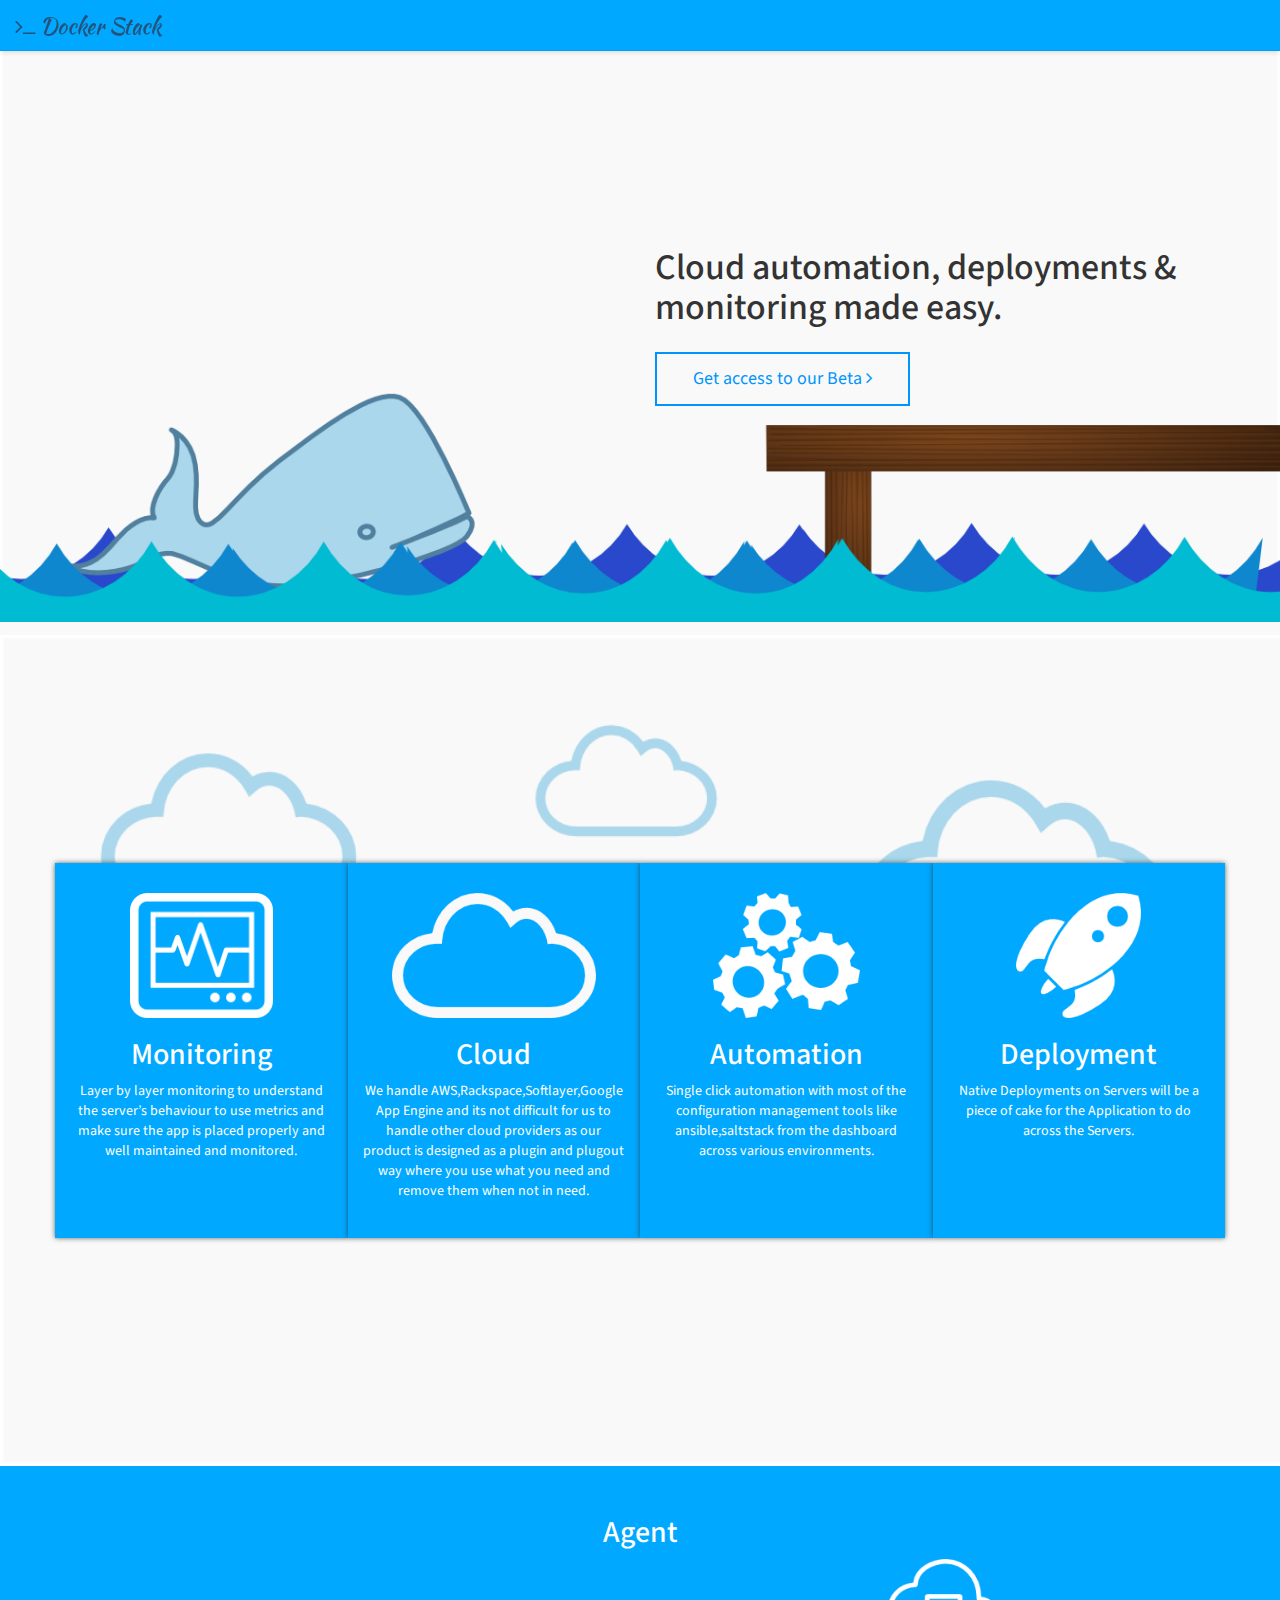
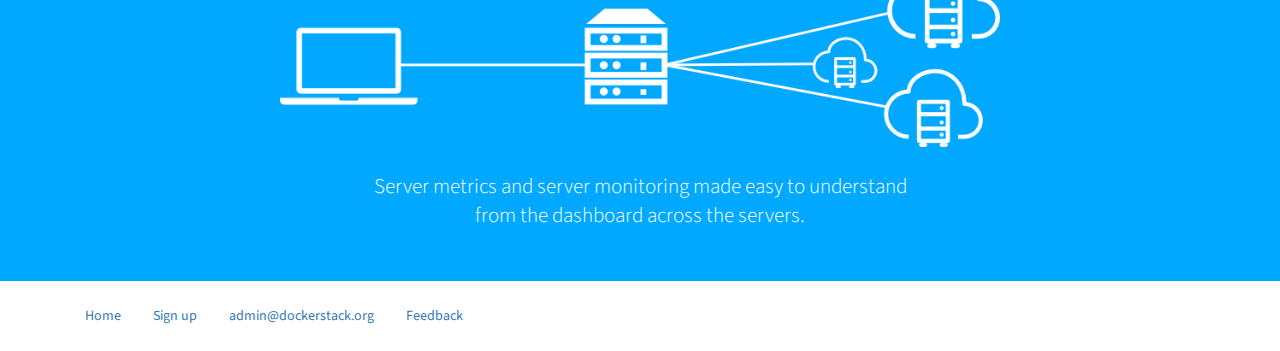
==== index.html @ c7ec4135 "New Webpage design" ====
<!DOCTYPE html>
<html lang="en">
  <head>
    <meta charset="utf-8">
    <meta http-equiv="X-UA-Compatible" content="IE=edge">
    <meta name="viewport" content="width=device-width, initial-scale=1">
    <!-- The above 3 meta tags *must* come first in the head; any other head content must come *after* these tags -->
    <title>Docket Stack | Deployments made easy</title>

    <!-- Bootstrap -->
    <link href="css/bootstrap.min.css" rel="stylesheet">
    <link href="css/animate.css" rel="stylesheet">
    <link href="bower_components/angular-carousel/dist/angular-carousel.css" rel="stylesheet" type="text/css" />


    <link href="css/ds.css" rel="stylesheet">

    <link href='http://fonts.googleapis.com/css?family=Source+Sans+Pro:300,400,600,700,900' rel='stylesheet' type='text/css'>
    <link href='http://fonts.googleapis.com/css?family=Kaushan+Script' rel='stylesheet' type='text/css'>
    <link href='bower_components/components-font-awesome/css/font-awesome.css' rel='stylesheet' type='text/css'>
    

    <!-- HTML5 shim and Respond.js for IE8 support of HTML5 elements and media queries -->
    <!-- WARNING: Respond.js doesn't work if you view the page via file:// -->
    <!--[if lt IE 9]>
      <script src="https://oss.maxcdn.com/html5shiv/3.7.2/html5shiv.min.js"></script>
      <script src="https://oss.maxcdn.com/respond/1.4.2/respond.min.js"></script>
    <![endif]-->
  </head>
  <body>

  <nav class="navbar navbar-ds navbar-fixed-top">
  <div class="container-fluid">
    <!-- Brand and toggle get grouped for better mobile display -->
    <div class="navbar-header">
      <button type="button" class="navbar-toggle collapsed" data-toggle="collapse" data-target="#bs-example-navbar-collapse-1">
        <span class="sr-only">Toggle navigation</span>
        <span class="icon-bar"></span>
        <span class="icon-bar"></span>
        <span class="icon-bar"></span>
      </button>
      <a class="navbar-brand" href="/"><i class="fa fa-terminal"></i> Docker Stack</a>
    </div>

    <!-- Collect the nav links, forms, and other content for toggling -->
    <div class="collapse navbar-collapse" id="bs-example-navbar-collapse-1">
      <ul class="nav navbar-nav">
        
        
        
      </ul>

      <!--
      <ul class="nav navbar-nav navbar-right">
        <li><a href="#">Link</a></li>
        <li class="dropdown">
          <a href="#" class="dropdown-toggle" data-toggle="dropdown" role="button" aria-expanded="false">Dropdown <span class="caret"></span></a>
          <ul class="dropdown-menu" role="menu">
            <li><a href="#">Action</a></li>
            <li><a href="#">Another action</a></li>
            <li><a href="#">Something else here</a></li>
            <li class="divider"></li>
            <li><a href="#">Separated link</a></li>
          </ul>
        </li>
      </ul>
      -->
    </div><!-- /.navbar-collapse -->
  </div><!-- /.container-fluid -->
</nav>


  <section class="mastHead back1">
    <div class="container">
      <div class="mast-content">
        <div class="row">
          <div class="col-md-6 col-md-offset-6">
            <h1 class="">Cloud automation, deployments & monitoring made easy.</h1>
            <a href="get.html" class="btn btn-ds m-t">
              Get access to our Beta <i class="fa fa-angle-right"></i>
            </a>
          </div>
          <div class="col-md-6">
            
          </div>
        </div>
        
      </div>
    </div>
    
  </section>

  <section class="mastHead features">
    <div class="container">
      <div class="mast-content">
        <div class="row white text-center">
          <div class="col-md-3 wrapper bg-blue card ">

            <div class="card-head">
              <div class="card-image">
                <img src="img/monitor.png">
              </div>
            </div>
            
            
            <h2 class="text-center">Monitoring</h2>

            <p>
              Layer by layer monitoring to understand the server’s behaviour to use metrics and make sure the app is placed properly and well maintained and monitored.
            </p>

          </div>
         
          <div class="col-md-3 wrapper bg-blue card">
            <div class="card-head">
              <div class="card-image">
                <img src="img/cloud.png">
              </div>
            </div>
            
            <h2 class="text-center">Cloud</h2>

            <p>
              We handle AWS,Rackspace,Softlayer,Google App Engine and its not difficult for us to handle other cloud providers as our product is designed as a plugin and plugout way where you use what you need and remove them when not in need.
            </p>
            
          </div>

          <div class="col-md-3 wrapper bg-blue card">

            <div class="card-head">
              <div class="card-image">
                <img src="img/gears.png">
              </div>
            </div>
            
            <h2 class="text-center">Automation</h2>

            <p>
              Single click automation with most of the configuration management tools like ansible,saltstack from the dashboard across various environments.
            </p>

          </div>

          <div class="col-md-3 wrapper bg-blue card">

            <div class="card-head">
              <div class="card-image">
                <img src="img/rocket.png">
              </div>
            </div>
            
            <h2 class="text-center">Deployment</h2>

            <p>
              Native Deployments on Servers will be a piece of cake for the Application to do across the Servers.
            </p>
            
          </div>


        </div>
          
      </div>
    </div>
    
  </section>

  <section class="  bg-blue wrapper-lg">
    <div class="container">
        
          <div class="row">
            <h2 class="white text-center">Agent</h2>
            <div class="connect-img">
              <img class="full-img" src="img/connect.png">  
            </div>
            
            <div class="col-md-6 col-md-offset-3">
              
              
              <p class="white lead m-t text-center">Server metrics and server monitoring made easy to understand from the dashboard across the servers.</p>  
            </div>
            <div class="clearfix"></div>
            <!--
            <div class="col-md-12">
              <h3 class="white">Featured addons</h3>
              <div class="col-sm-4">
                <img class="full-img" src="http://placehold.it/100x30">
              </div>
              <div class="col-sm-4">
                <img class="full-img" src="http://placehold.it/100x30">
              </div>
              <div class="col-sm-4">
                <img class="full-img" src="http://placehold.it/100x30">
              </div>

              <div class="clearfix"></div>
              <br/>
              <div class="col-sm-4">
                <img class="full-img" src="http://placehold.it/100x30">
              </div>
              <div class="col-sm-4">
                <img class="full-img" src="http://placehold.it/100x30">
              </div>
              <div class="col-sm-4">
                <img class="full-img" src="http://placehold.it/100x30">
              </div>
                
            </div>
            -->
            
          </div>


    </div>
    
  </section>
  

  <div class="footer">

    <div class="container">
      <ul class="nav nav-pills">
        <li> <a href="">Home</a></li>
        <li> <a href="get.html">Sign up</a></li>
        <li> <a href="mailto:admin@dockerstack.org">admin@dockerstack.org</a></li>
        <li>
          <a href="https://survey.zohopublic.com/zs/Ery2WZ">Feedback</a>
        </li>
      </ul>
    </div>
    
  </div>

    <!-- jQuery (necessary for Bootstrap's JavaScript plugins) -->
    <script src="bower_components/jquery/dist/jquery.min.js"></script>
    <!-- Include all compiled plugins (below), or include individual files as needed -->
    <script src="js/bootstrap.min.js"></script>

    <script src="bower_components/angular/angular.js"></script>
    <script src="bower_components/angular-touch/angular-touch.js"></script>
    <script src="bower_components/angular-carousel/dist/angular-carousel.js"></script>

  </body>
</html>
---- bower_components/angular-carousel/dist/angular-carousel.css ----
input[type=range] {
  width: 300px; }

ul[rn-carousel] {
  overflow: hidden;
  padding: 0;
  white-space: nowrap;
  position: relative;
  -webkit-perspective: 1000px;
  -ms-perspective: 1000px;
  perspective: 1000px;
  -ms-touch-action: pan-y;
  touch-action: pan-y; }
  ul[rn-carousel] > li {
    color: black;
    -webkit-backface-visibility: hidden;
    -ms-backface-visibility: hidden;
    backface-visibility: hidden;
    overflow: visible;
    vertical-align: top;
    position: absolute;
    left: 0;
    right: 0;
    white-space: normal;
    padding: 0;
    margin: 0;
    list-style-type: none;
    width: 100%;
    height: 100%;
    display: inline-block; }

/* prevent flickering when moving buffer */
ul[rn-carousel-buffered] > li {
  display: none; }

ul[rn-carousel-transition="hexagon"] {
  overflow: visible; }

/* indicators */
div.rn-carousel-indicator span {
  cursor: pointer;
  color: #666; }
  div.rn-carousel-indicator span.active {
    color: white; }

/* prev/next controls */
.rn-carousel-control {
  -webkit-transition: opacity 0.2s ease-out;
  transition: opacity 0.2s ease-out;
  font-size: 2rem;
  position: absolute;
  top: 40%;
  opacity: 0.75;
  cursor: pointer; }
  .rn-carousel-control:hover {
    opacity: 1; }
  .rn-carousel-control.rn-carousel-control-prev {
    left: 0.5em; }
    .rn-carousel-control.rn-carousel-control-prev:before {
      content: "<"; }
  .rn-carousel-control.rn-carousel-control-next {
    right: 0.5em; }
    .rn-carousel-control.rn-carousel-control-next:before {
      content: ">"; }
---- css/ds.css ----
body, html {
	min-height: 100%;
	width: 100%;
	font-family: "Source Sans Pro"
}

.b-p-t-lg{
	padding-top: 100px;
}

.container-sm{
	max-width: 500px;
} 

.mastHead{
	min-height: 100%;
	width: 100%;	
	min-height: 500px;
}

.mast-content{
	margin: 20% auto;
}

.white{
	color: #fff !important;
}

.back1{
	  background-image: url('../img/bg1.png');
	  background-repeat: no-repeat;
	  background-size: contain; 
	  background-position: center;
	  background-color: #f9f9f9;
}

.features{
	background-image: url('../img/feat-bg.png');
	background-size: cover;
}


.bg-blue{
	background-color: rgba(0, 168, 255, 1);
}

.backMonitor{
	background-image: url('../img/pitstop.jpg');
	background-size: cover;
	min-height: 500px;
}

.card{
	height: 375px;
	-webkit-box-shadow: 0px 0px 5px 0px rgba(50, 50, 50, 0.75);
	-moz-box-shadow:    0px 0px 5px 0px rgba(50, 50, 50, 0.75);
	box-shadow:         0px 0px 5px 0px rgba(50, 50, 50, 0.75);
}

.card-head{
	height: 125px;
	margin-bottom: 15px;
}


.card-image{
	margin-top: 15px;
	text-align: center;
}
.card-image>img{
	height: 125px;
	width: auto;


}

.shadow{
	-webkit-box-shadow: 0px 0px 5px 0px rgba(50, 50, 50, 0.75);
	-moz-box-shadow:    0px 0px 5px 0px rgba(50, 50, 50, 0.75);
	box-shadow:         0px 0px 5px 0px rgba(50, 50, 50, 0.75);
}

.full-img{
	width: 100%;
}

.btn-ds {
  padding: 12px 36px;
  font-size: 18px;
  border-radius: 0;
  border-width: 2px;
  color: rgba(0, 148, 253, 1);
  background-color: rgba(255, 255, 255, 0);
  border-color: rgba(0, 148, 253, 1);
}

.btn-ds.focus, .btn-ds:focus, .btn-ds:hover {
  color: rgba(0, 148, 253, 1);
  text-decoration: none;
  border-color: rgba(0, 148, 255, 1);
}

.m-t{
	margin-top: 15px;
}

.full-img{
	width: 100%;
}


.footer{
	
	/*border-top: 1px solid #ddd;*/
	padding-top: 15px;
	padding-bottom: 15px;

}

.footer-links>li{
	float: left;
	
	margin-right: 30px;
}


.wrapper-lg{
	padding: 30px;
}

.wrapper{
	padding: 15px;	
}

.navbar-ds {
  background-color: rgba(0, 168, 255, 1);
  border-color: rgba(0, 0, 0, 0.05);
  box-shadow: 0px 1px 5px 0px rgba(0, 0, 0, 0.14);
}

.navbar-brand{
	color: #fff;
	font-family: 'Kaushan Script', cursive;
	font-size: 22px;
}

.navbar-nav>li>a {
	color: #fff;
}


.blue{
	color: rgba(0, 168, 255, 1);
}

.connect-img{
	max-width: 720px;
	margin: 10px auto;
}

.input-lg{
	border-radius: 0;
}
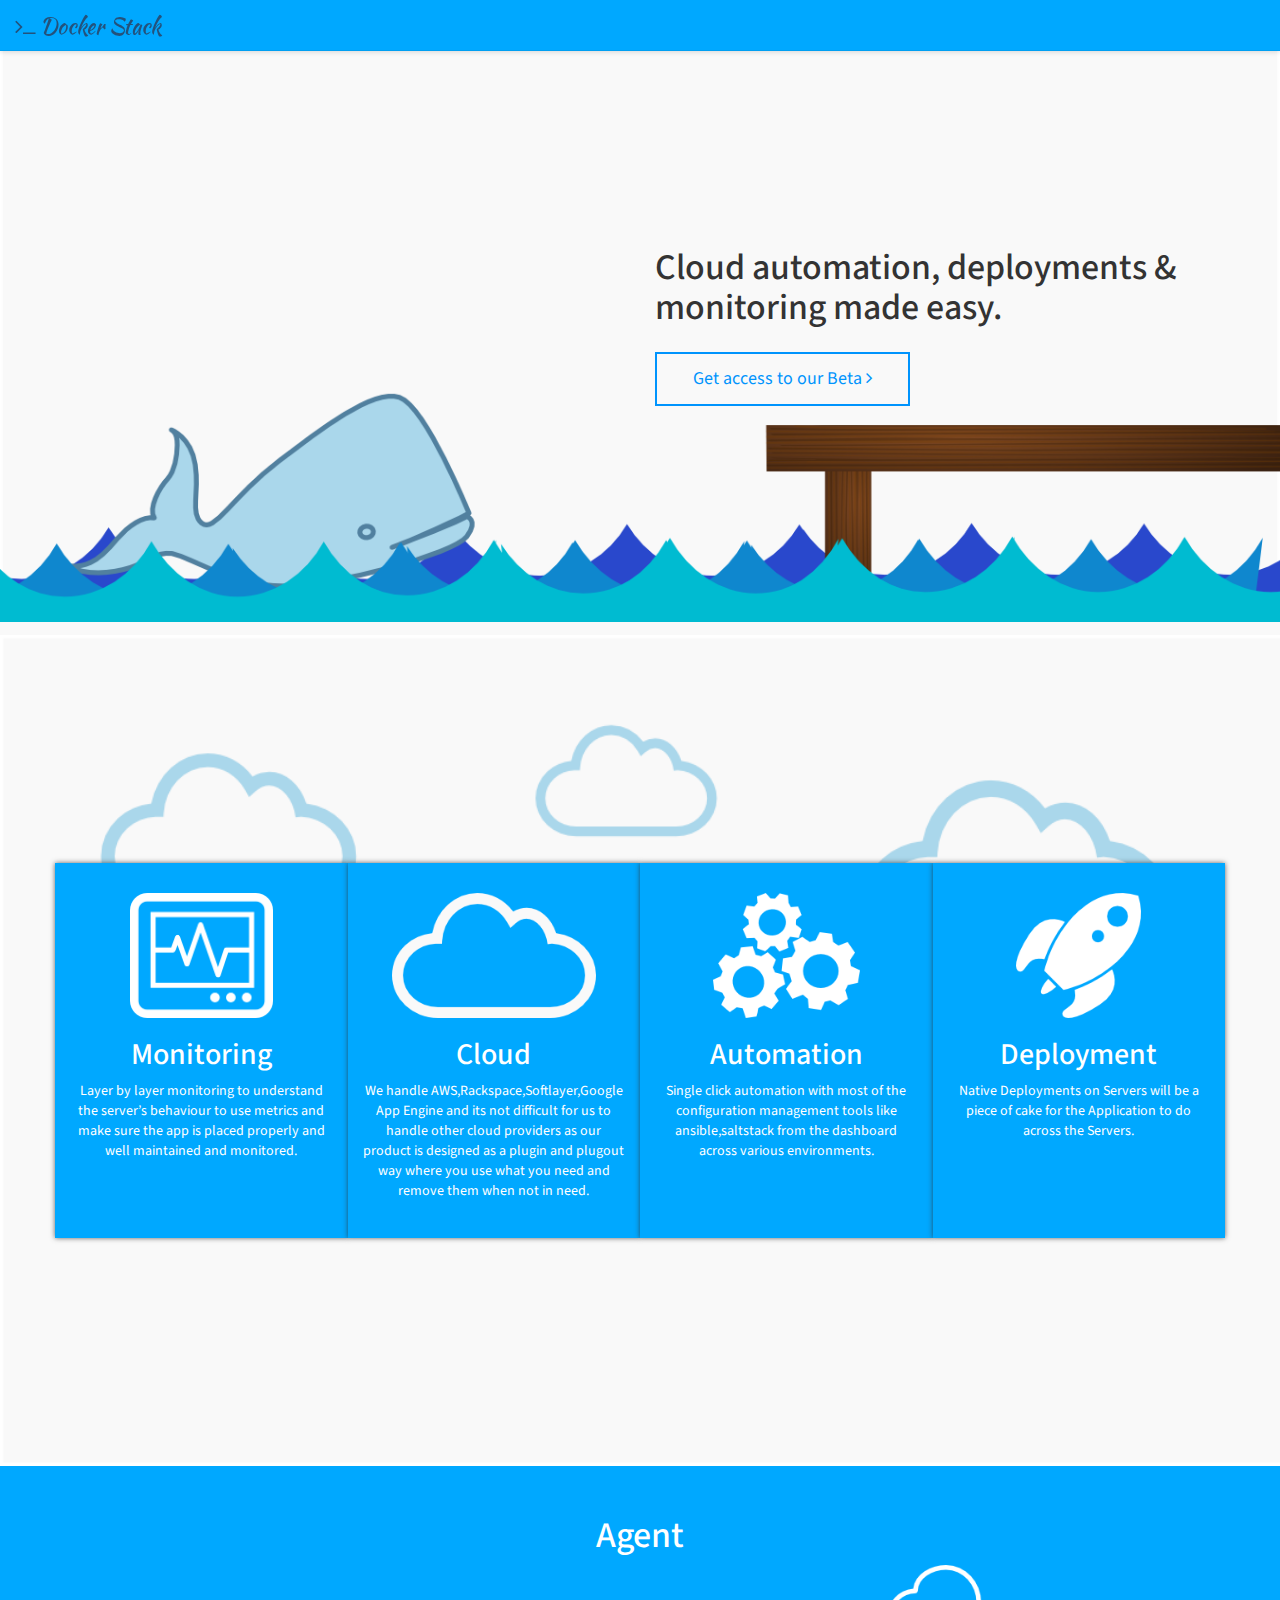
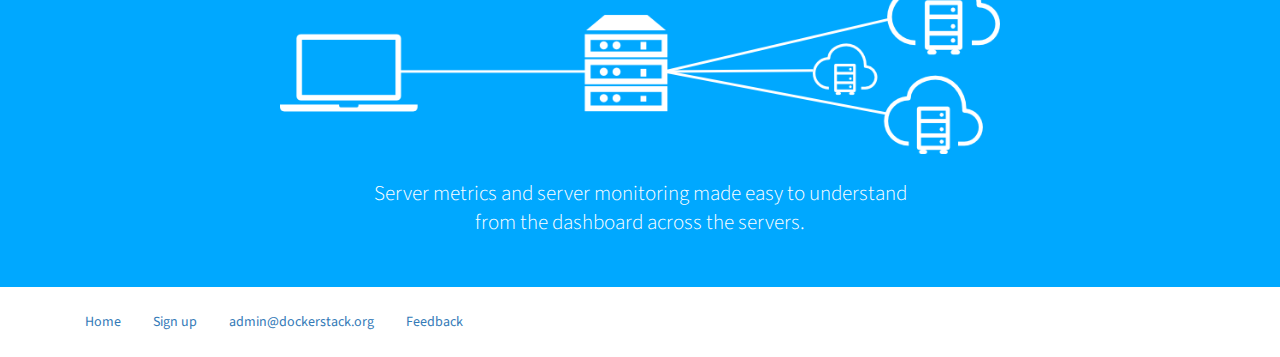
==== commit c2030363: "Form related issues added" ====
--- a/index.html
+++ b/index.html
@@ -39,7 +39,7 @@
         <span class="icon-bar"></span>
         <span class="icon-bar"></span>
       </button>
-      <a class="navbar-brand" href="/"><i class="fa fa-terminal"></i> Docker Stack</a>
+      <a class="navbar-brand" href="#"><i class="fa fa-terminal"></i> Docker Stack</a>
     </div>
 
     <!-- Collect the nav links, forms, and other content for toggling -->
@@ -170,7 +170,7 @@
     <div class="container">
         
           <div class="row">
-            <h2 class="white text-center">Agent</h2>
+            <h1 class="white text-center">Agent</h1>
             <div class="connect-img">
               <img class="full-img" src="img/connect.png">  
             </div>
@@ -242,4 +242,4 @@
     <script src="bower_components/angular-carousel/dist/angular-carousel.js"></script>
 
   </body>
-</html>
+</html>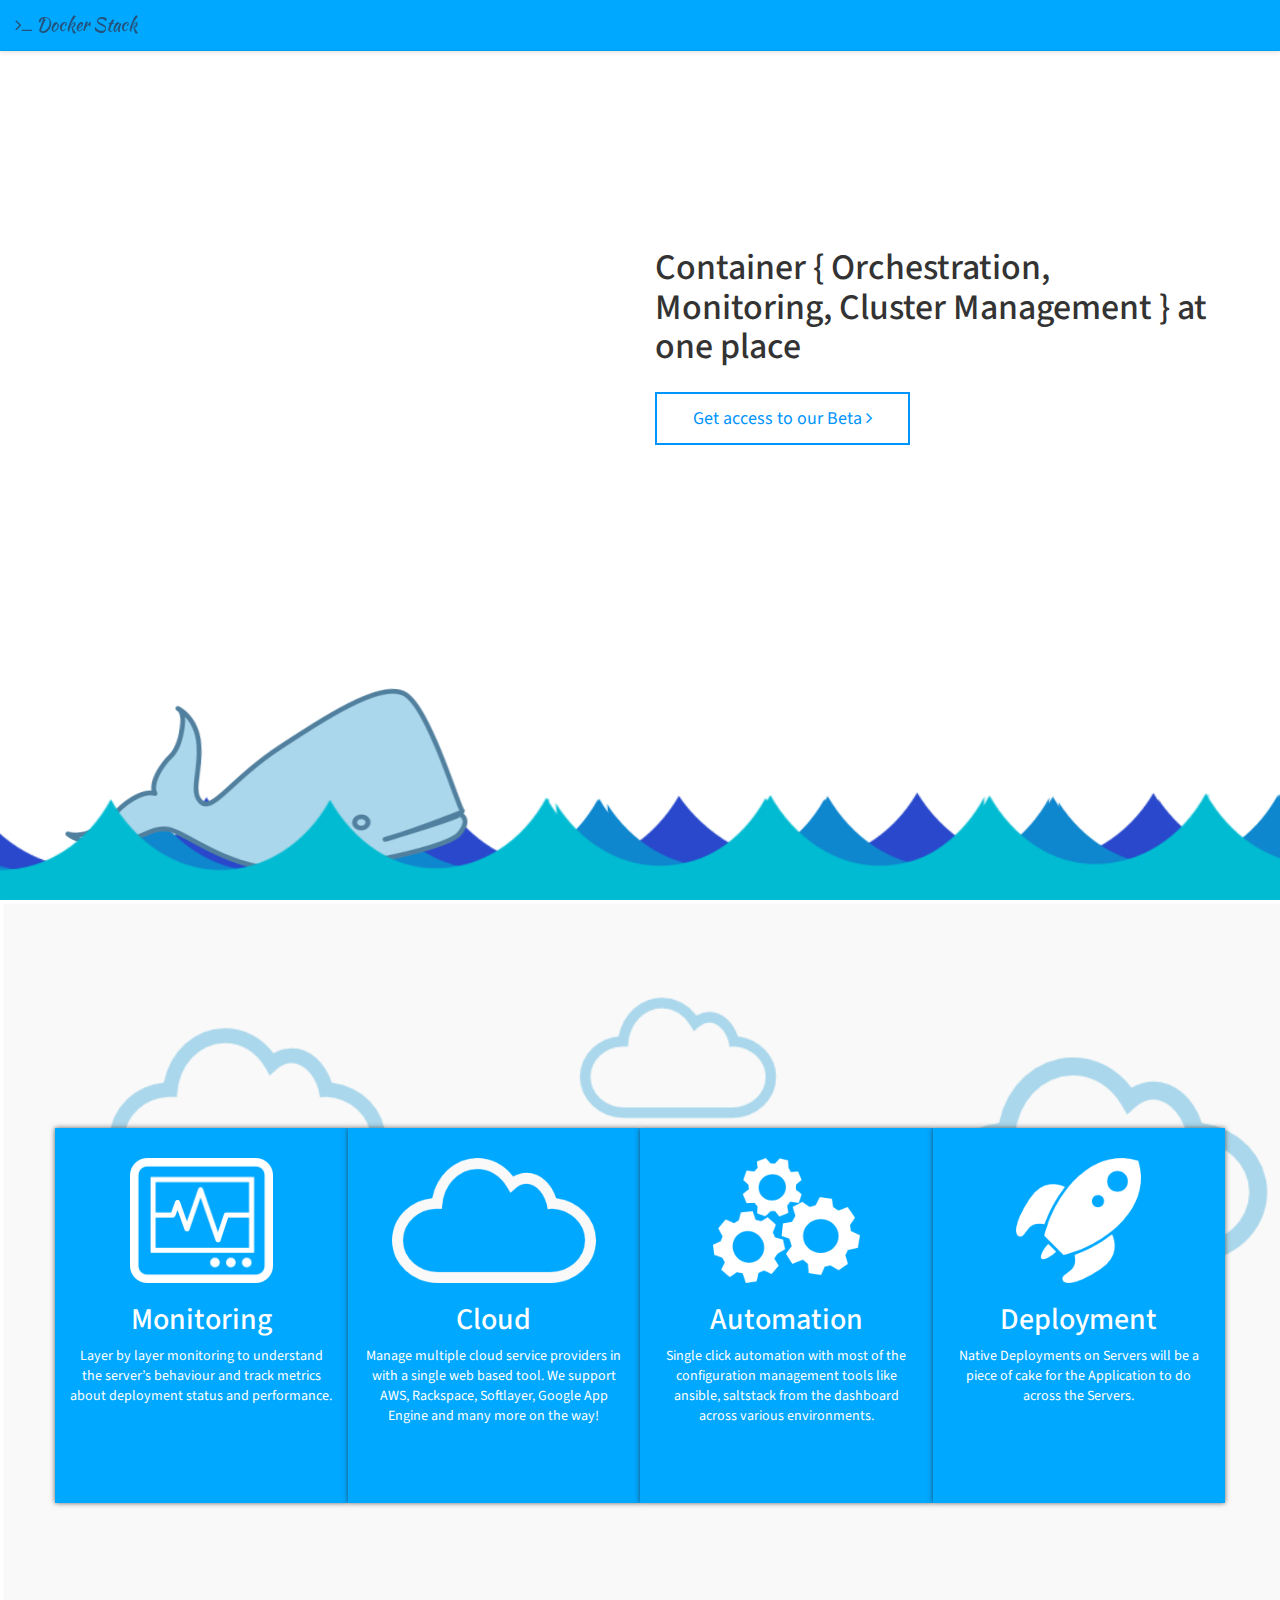
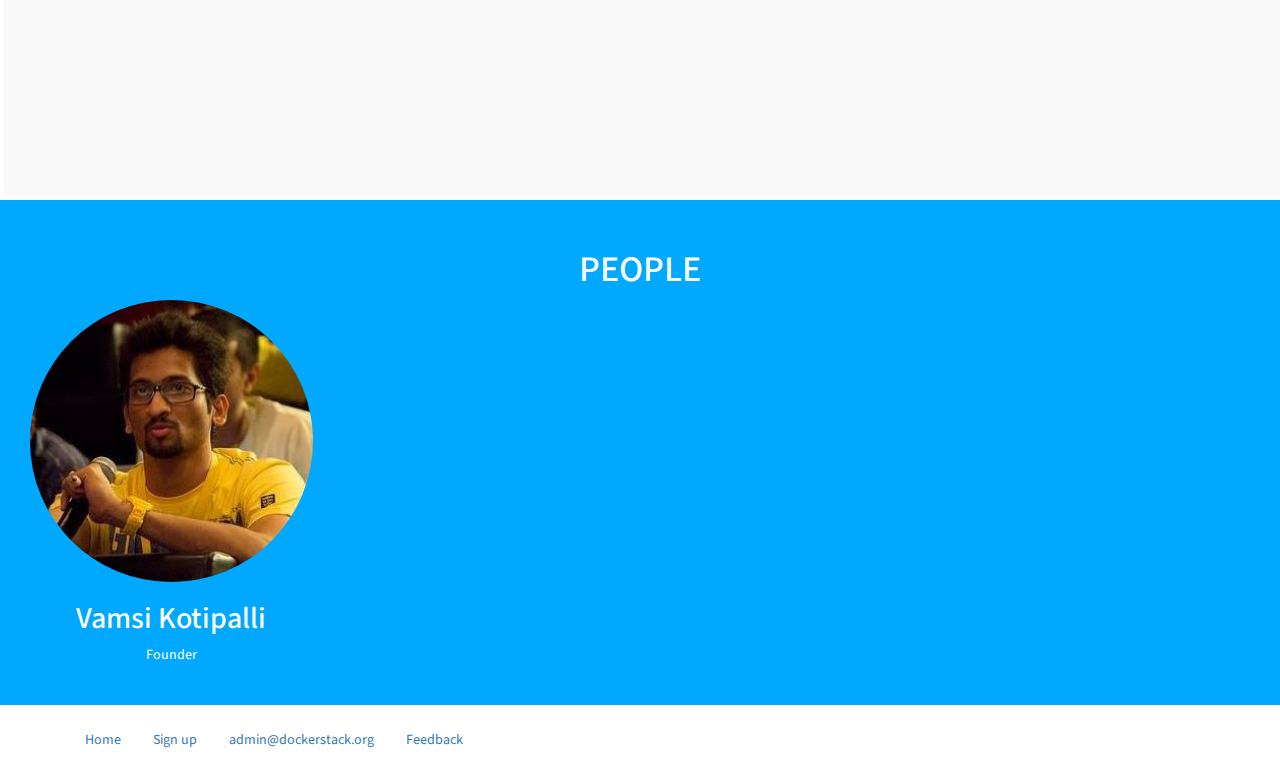
==== commit 732395e5: "New Layout with Graphics and People tags" ====
--- a/index.html
+++ b/index.html
@@ -5,7 +5,7 @@
     <meta http-equiv="X-UA-Compatible" content="IE=edge">
     <meta name="viewport" content="width=device-width, initial-scale=1">
     <!-- The above 3 meta tags *must* come first in the head; any other head content must come *after* these tags -->
-    <title>Docket Stack | Deployments made easy</title>
+    <title>Docket Stack | Cloud and Deployment Management Made Easy</title>
 
     <!-- Bootstrap -->
     <link href="css/bootstrap.min.css" rel="stylesheet">
@@ -70,19 +70,26 @@
 </nav>
 
 
-  <section class="mastHead back1">
+  <section class="mastHead back11">
     <div class="container">
       <div class="mast-content">
         <div class="row">
           <div class="col-md-6 col-md-offset-6">
-            <h1 class="">Cloud automation, deployments & monitoring made easy.</h1>
+            <h1 class="">Container { Orchestration, Monitoring, Cluster Management } at one place</h1>
             <a href="get.html" class="btn btn-ds m-t">
               Get access to our Beta <i class="fa fa-angle-right"></i>
             </a>
           </div>
-          <div class="col-md-6">
-            
-          </div>
+          
+        </div>
+
+        <div class="whale">
+          
+        </div>
+        <div class="wave-holder">
+          <div class="wave1"> </div>
+          <div class="wave2"> </div>
+          <div class="wave3"> </div>
         </div>
         
       </div>
@@ -106,7 +113,7 @@
             <h2 class="text-center">Monitoring</h2>
 
             <p>
-              Layer by layer monitoring to understand the server’s behaviour to use metrics and make sure the app is placed properly and well maintained and monitored.
+              Layer by layer monitoring to understand the server’s behaviour and track metrics about deployment status and performance.
             </p>
 
           </div>
@@ -121,7 +128,7 @@
             <h2 class="text-center">Cloud</h2>
 
             <p>
-              We handle AWS,Rackspace,Softlayer,Google App Engine and its not difficult for us to handle other cloud providers as our product is designed as a plugin and plugout way where you use what you need and remove them when not in need.
+              Manage multiple cloud service providers in with a single web based tool. We support AWS, Rackspace, Softlayer, Google App Engine and many more on the way!
             </p>
             
           </div>
@@ -137,7 +144,7 @@
             <h2 class="text-center">Automation</h2>
 
             <p>
-              Single click automation with most of the configuration management tools like ansible,saltstack from the dashboard across various environments.
+              Single click automation with most of the configuration management tools like ansible, saltstack from the dashboard across various environments.
             </p>
 
           </div>
@@ -166,6 +173,8 @@
     
   </section>
 
+
+<!--
   <section class="  bg-blue wrapper-lg">
     <div class="container">
         
@@ -181,38 +190,30 @@
               <p class="white lead m-t text-center">Server metrics and server monitoring made easy to understand from the dashboard across the servers.</p>  
             </div>
             <div class="clearfix"></div>
-            <!--
-            <div class="col-md-12">
-              <h3 class="white">Featured addons</h3>
-              <div class="col-sm-4">
-                <img class="full-img" src="http://placehold.it/100x30">
-              </div>
-              <div class="col-sm-4">
-                <img class="full-img" src="http://placehold.it/100x30">
-              </div>
-              <div class="col-sm-4">
-                <img class="full-img" src="http://placehold.it/100x30">
-              </div>
-
-              <div class="clearfix"></div>
-              <br/>
-              <div class="col-sm-4">
-                <img class="full-img" src="http://placehold.it/100x30">
-              </div>
-              <div class="col-sm-4">
-                <img class="full-img" src="http://placehold.it/100x30">
-              </div>
-              <div class="col-sm-4">
-                <img class="full-img" src="http://placehold.it/100x30">
-              </div>
-                
-            </div>
-            -->
-            
-          </div>
-
-
-    </div>
+
+            
+          </div>
+
+
+    </div>
+    
+  </section>
+
+  -->
+
+  <section class="  bg-blue wrapper-lg">
+    <h1 class="text-center white">PEOPLE</h1>
+    <div class="">
+      <div class="row">
+        <div class="col-md-3">
+          <img src="img/vamshi.jpg" class="full-img img-circle">
+          <h2 class="text-center white">Vamsi Kotipalli</h2>
+          <p class="text-center white">Founder</p>
+        </div>
+        
+      </div> 
+    </div>
+    
     
   </section>
   
@@ -240,6 +241,9 @@
     <script src="bower_components/angular/angular.js"></script>
     <script src="bower_components/angular-touch/angular-touch.js"></script>
     <script src="bower_components/angular-carousel/dist/angular-carousel.js"></script>
+    <script src="bower_components\gsap\src\minified\TweenMax.min.js"></script>
+    
+    <script src="js/script.js"></script>
 
   </body>
 </html>--- a/css/ds.css
+++ b/css/ds.css
@@ -1,5 +1,6 @@
 body, html {
 	min-height: 100%;
+	height: 100%;
 	width: 100%;
 	font-family: "Source Sans Pro"
 }
@@ -15,7 +16,9 @@
 .mastHead{
 	min-height: 100%;
 	width: 100%;	
-	min-height: 500px;
+	
+	overflow: hidden;
+
 }
 
 .mast-content{
@@ -29,10 +32,11 @@
 .back1{
 	  background-image: url('../img/bg1.png');
 	  background-repeat: no-repeat;
-	  background-size: contain; 
-	  background-position: center;
+	  background-size: cover; 
+	  background-position: bottom;
 	  background-color: #f9f9f9;
 }
+
 
 .features{
 	background-image: url('../img/feat-bg.png');
@@ -104,6 +108,10 @@
 	margin-top: 15px;
 }
 
+.m-t-lg{
+	margin-top: 30px;
+}
+
 .full-img{
 	width: 100%;
 }
@@ -141,7 +149,7 @@
 .navbar-brand{
 	color: #fff;
 	font-family: 'Kaushan Script', cursive;
-	font-size: 22px;
+	font-size:w 22px;
 }
 
 .navbar-nav>li>a {
@@ -160,4 +168,65 @@
 
 .input-lg{
 	border-radius: 0;
-}+}
+
+
+
+.wave-holder{
+	position: absolute;
+	bottom: 0;
+	left: 0;
+	width: 100%;
+	height: 200px;
+	overflow: hidden;
+}
+
+
+.wave1{
+	position: absolute;
+    z-index: 3;
+    bottom: -100px;
+    width: 120%;
+    height: 200px;
+    left: -70px;
+    background-image: url('../img/wave1.png');
+    overflow: hidden;
+    background-size: cover;	
+}
+
+.wave2{
+	position: absolute;
+	z-index: 2;
+	bottom: -100px;
+	width: 120%;
+	left: -120px;
+	height: 200px;
+	background-image: url('../img/wave2.png');
+	overflow: hidden;
+	background-size: cover;	
+}
+
+.wave3{
+	position: absolute;
+	z-index: 1;
+	bottom: -100px;
+	width: 120%;
+	left: -35px;
+	height: 200px;
+	background-image: url('../img/wave3.png');
+	overflow: hidden;
+	background-size: cover;	
+}
+
+.whale{
+	z-index: 3;
+	position: absolute;
+    background-repeat: no-repeat;
+    background-size: contain;
+    bottom: 20px;
+    width: 400px;
+    min-height: 200px;
+    max-width: 100%;
+    background-image: url('../img/whale.png');
+}
+
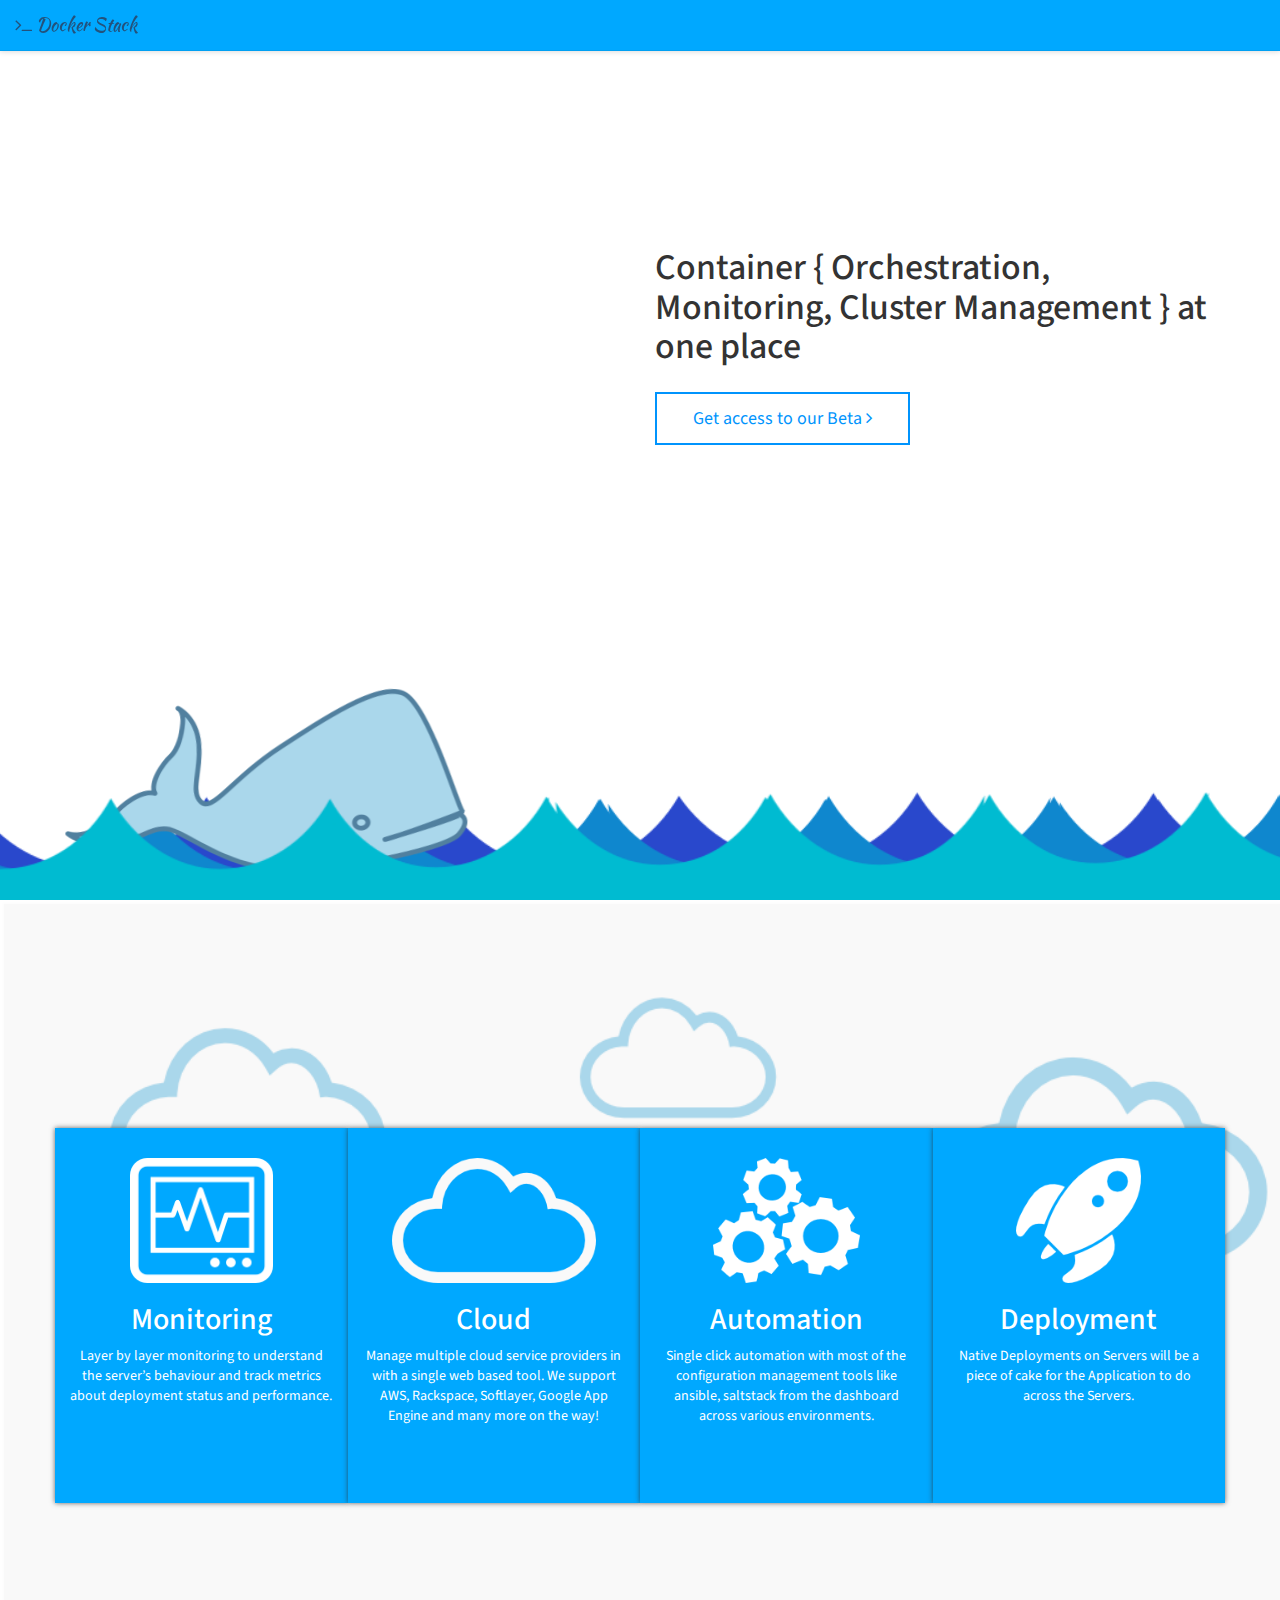
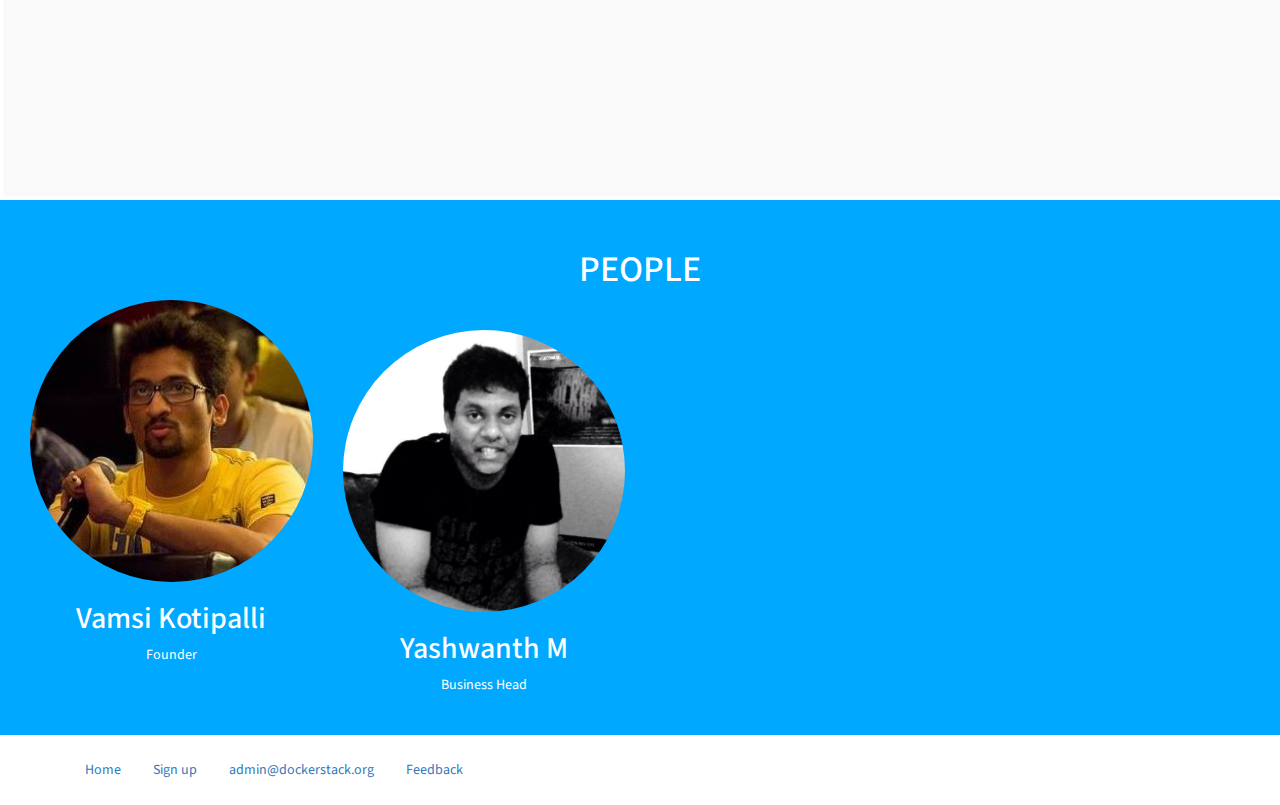
==== commit 5c9fbc30: "Added Yeshwanth tag" ====
--- a/index.html
+++ b/index.html
@@ -210,6 +210,11 @@
           <h2 class="text-center white">Vamsi Kotipalli</h2>
           <p class="text-center white">Founder</p>
         </div>
+	<div class="col-md-3 m-t-lg">
+		          <img src="img/yashwanth.jpg" class="full-img img-circle">
+			            <h2 class="text-center white">Yashwanth M</h2>
+				              <p class="text-center white">Business Head</p>
+					              </div>
         
       </div> 
     </div>
@@ -246,4 +251,4 @@
     <script src="js/script.js"></script>
 
   </body>
-</html>+</html>
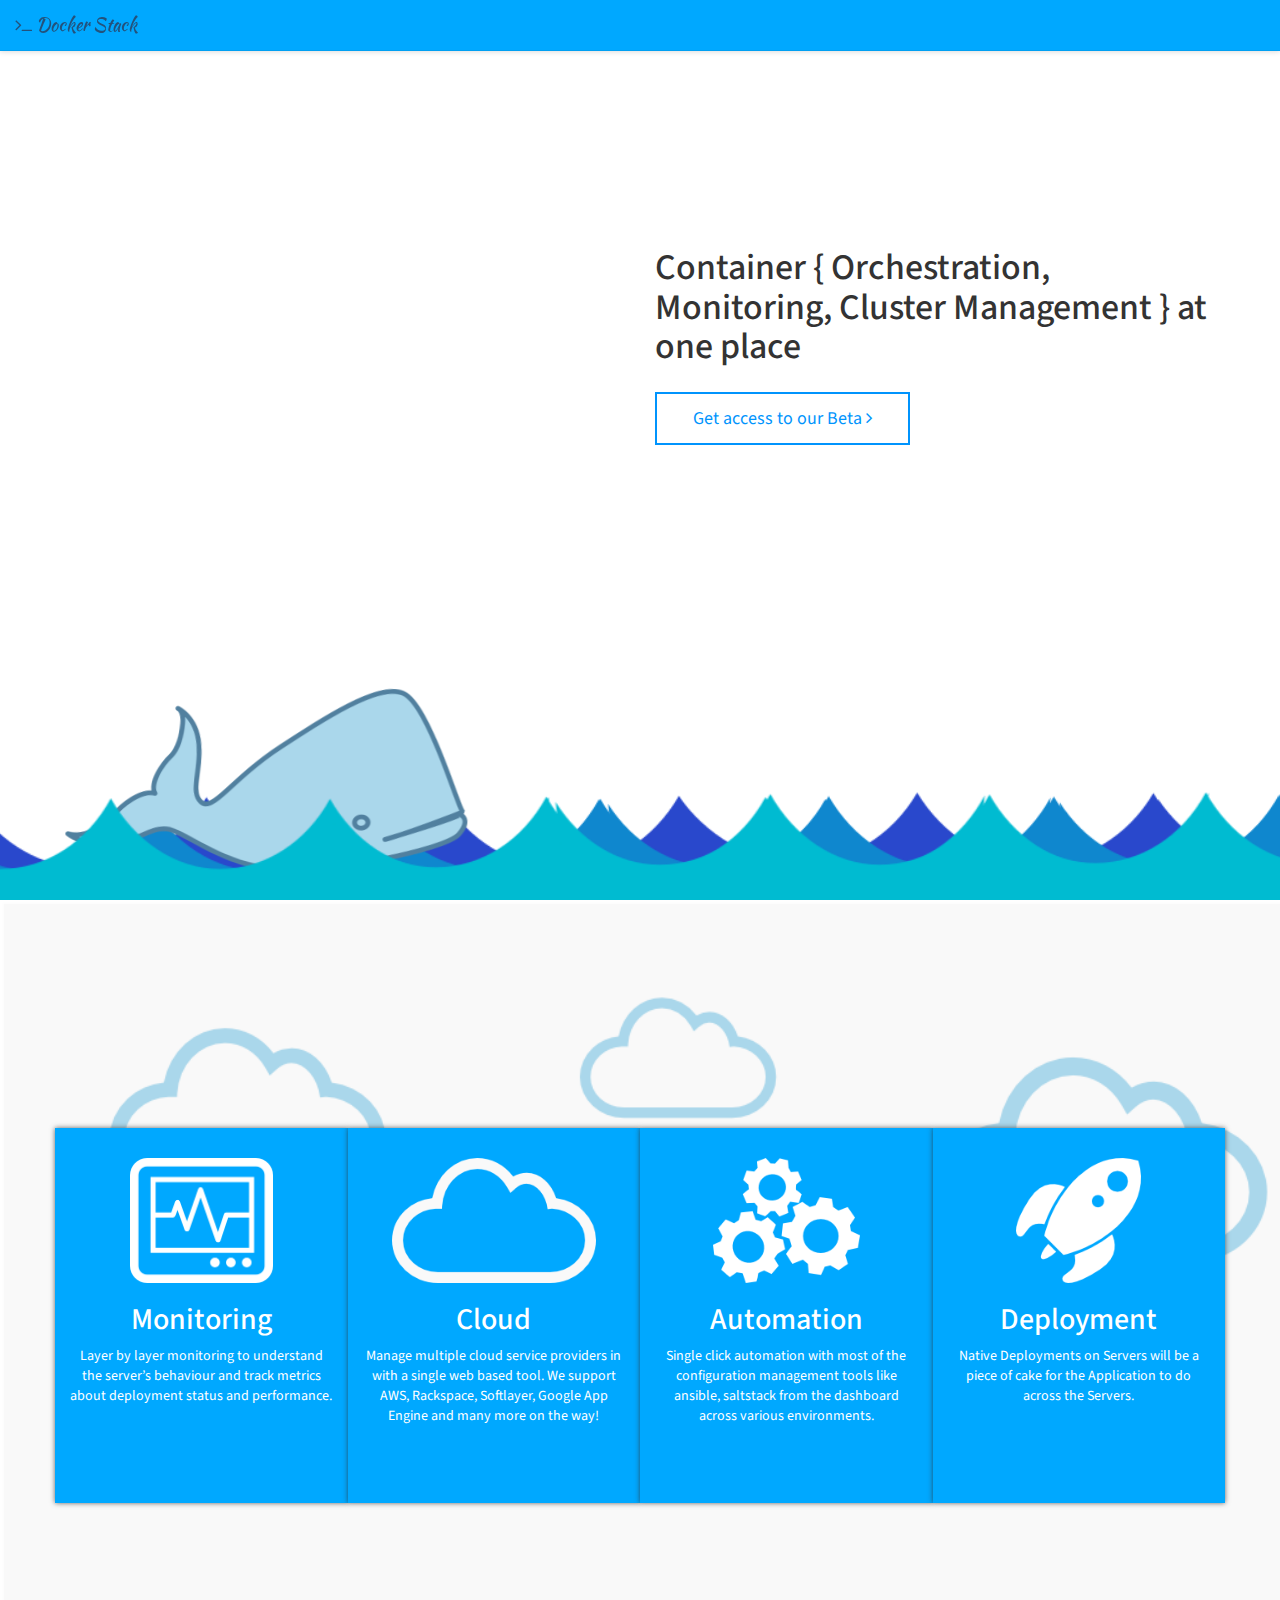
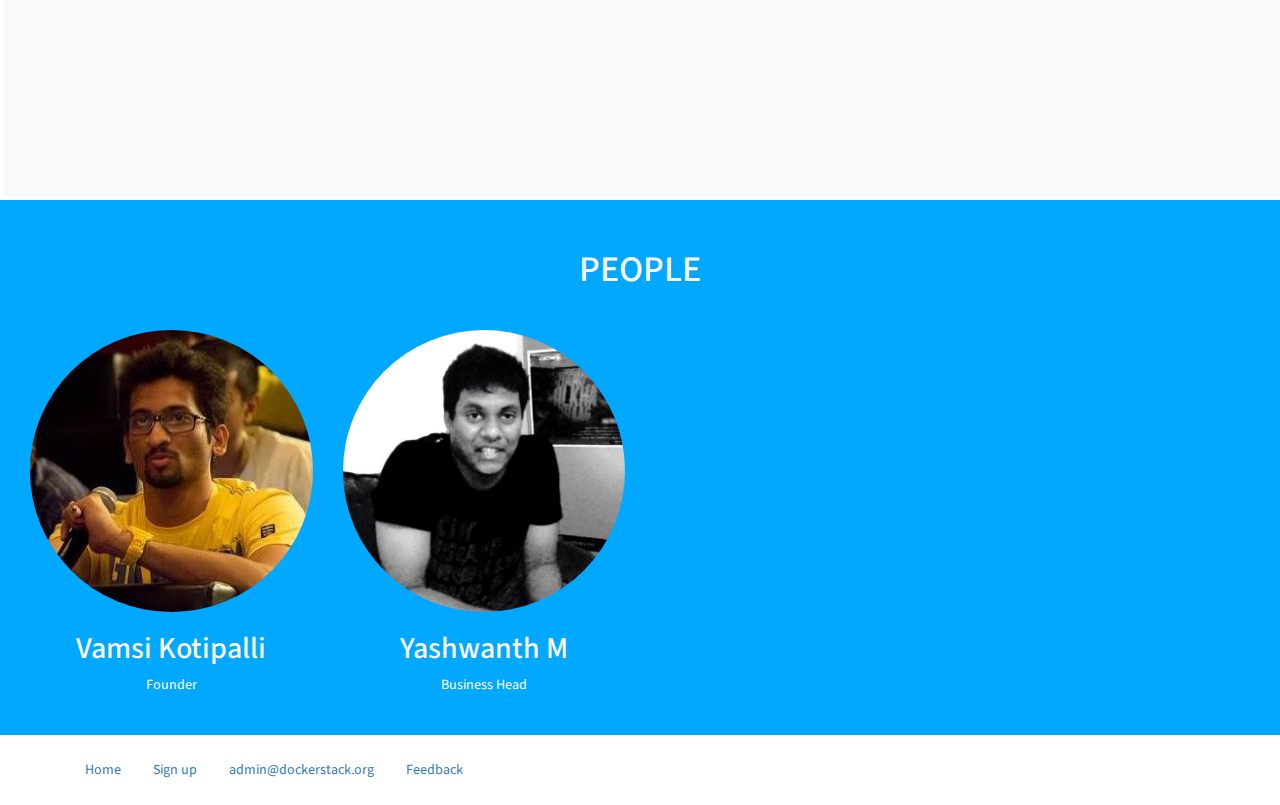
==== commit 2063bb6c: "Fixed the allignment" ====
--- a/index.html
+++ b/index.html
@@ -205,7 +205,7 @@
     <h1 class="text-center white">PEOPLE</h1>
     <div class="">
       <div class="row">
-        <div class="col-md-3">
+        <div class="col-md-3 m-t-lg">
           <img src="img/vamshi.jpg" class="full-img img-circle">
           <h2 class="text-center white">Vamsi Kotipalli</h2>
           <p class="text-center white">Founder</p>
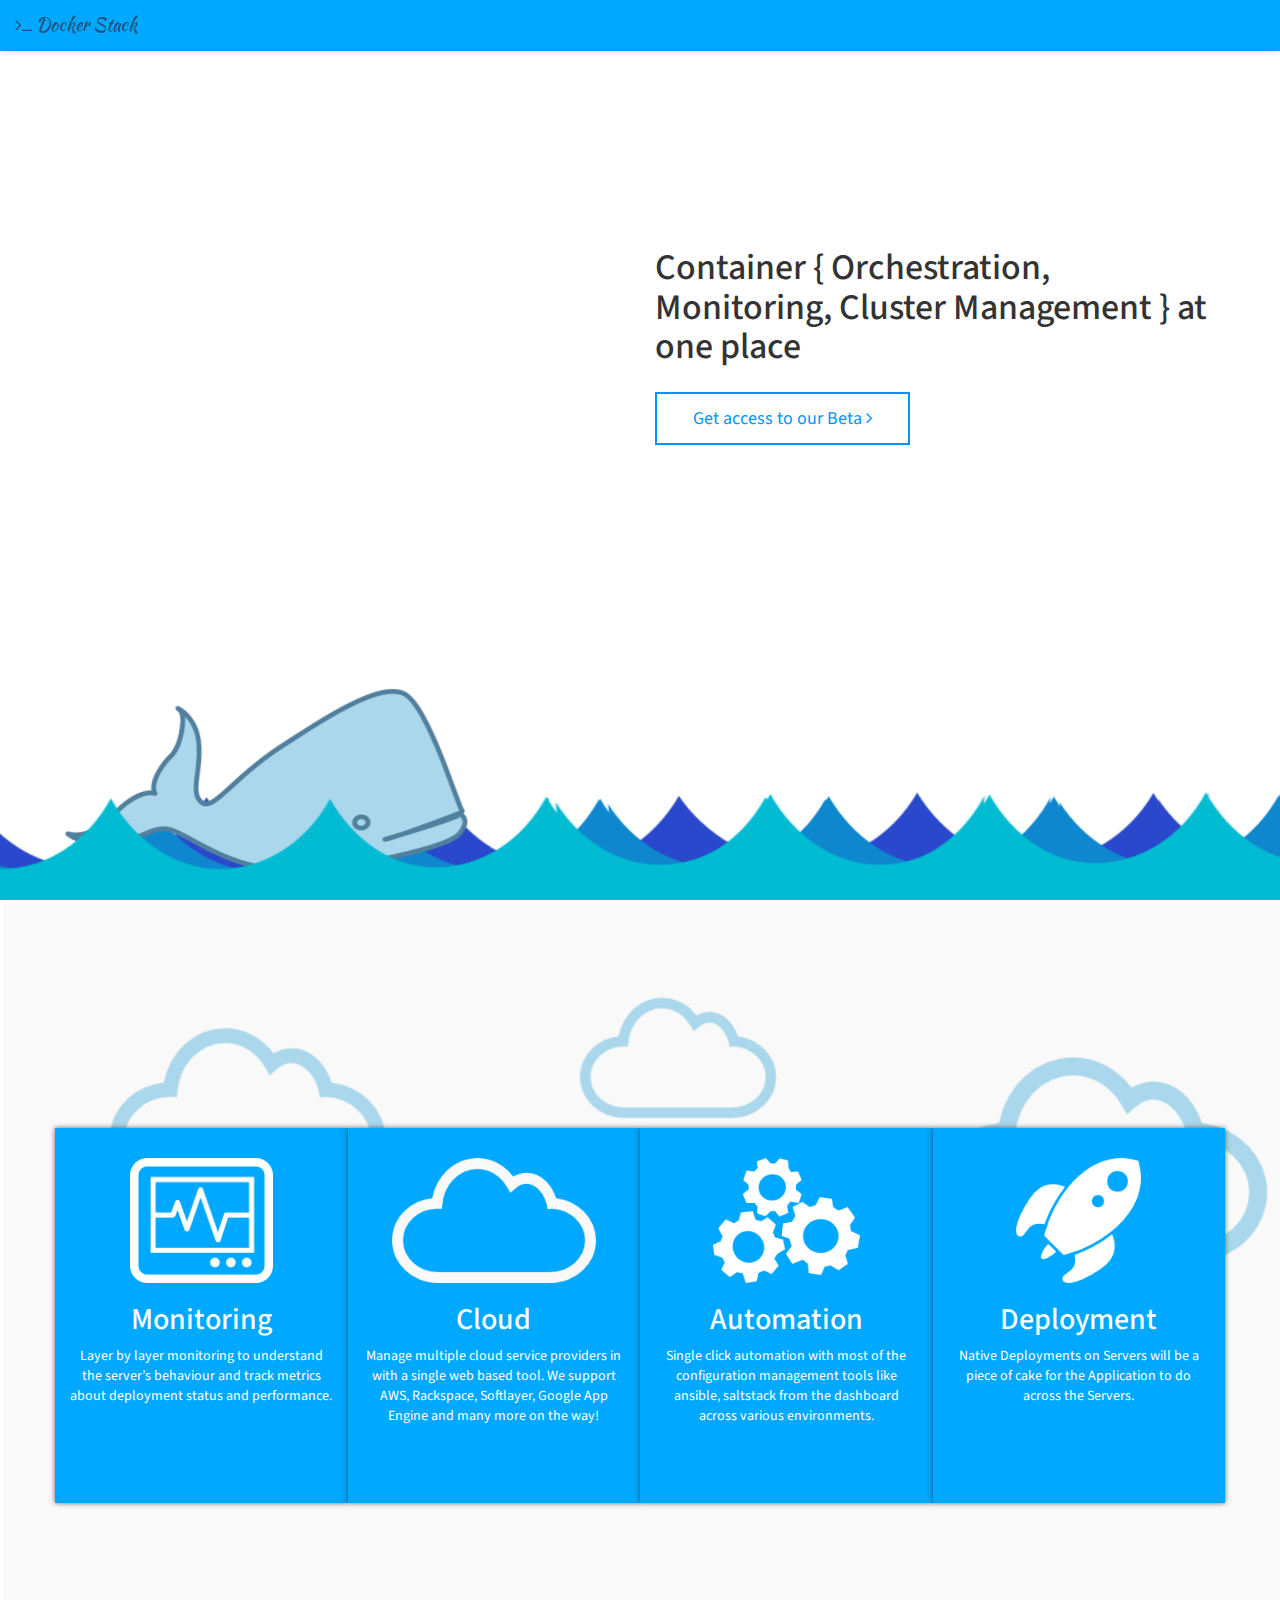
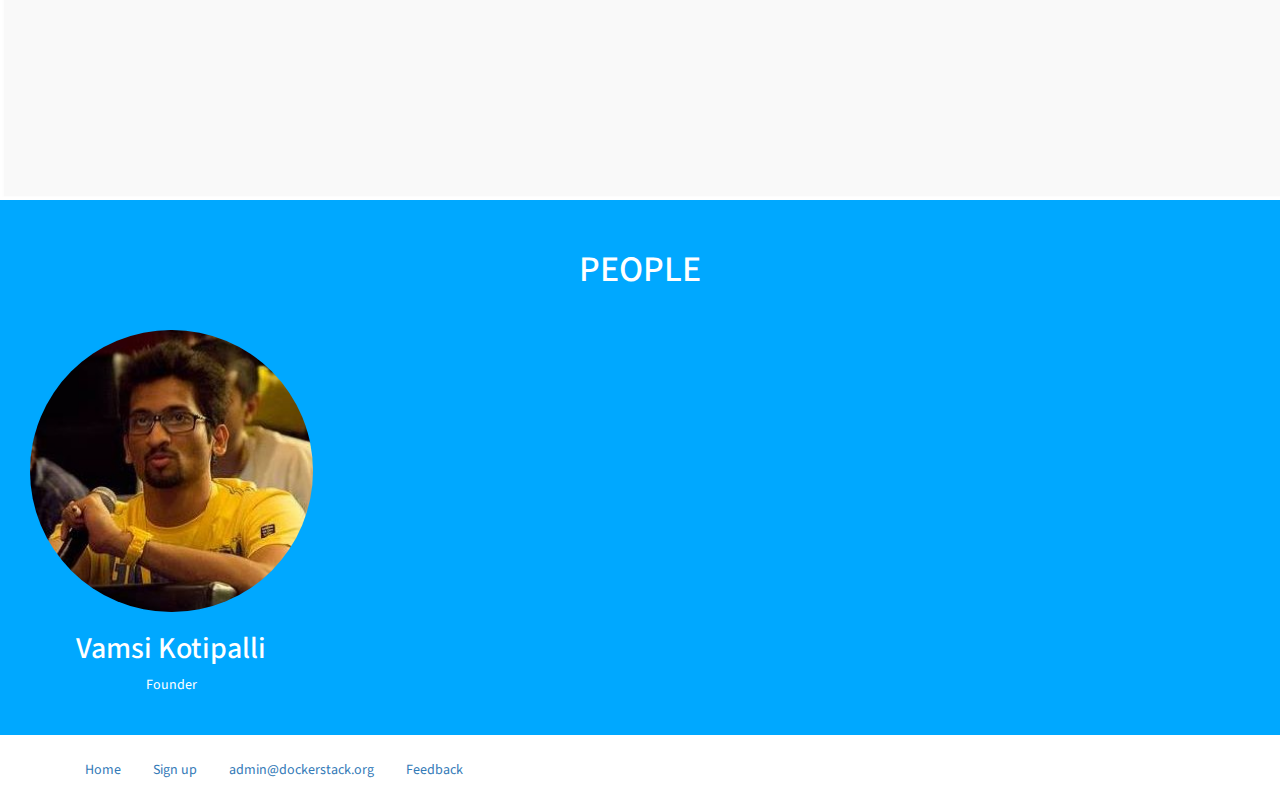
==== commit e70315f4: "Commented the Business Head Div for Time being" ====
--- a/index.html
+++ b/index.html
@@ -210,11 +210,11 @@
           <h2 class="text-center white">Vamsi Kotipalli</h2>
           <p class="text-center white">Founder</p>
         </div>
-	<div class="col-md-3 m-t-lg">
+<!--	<div class="col-md-3 m-t-lg">
 		          <img src="img/yashwanth.jpg" class="full-img img-circle">
 			            <h2 class="text-center white">Yashwanth M</h2>
 				              <p class="text-center white">Business Head</p>
-					              </div>
+				              </div>--!>
         
       </div> 
     </div>
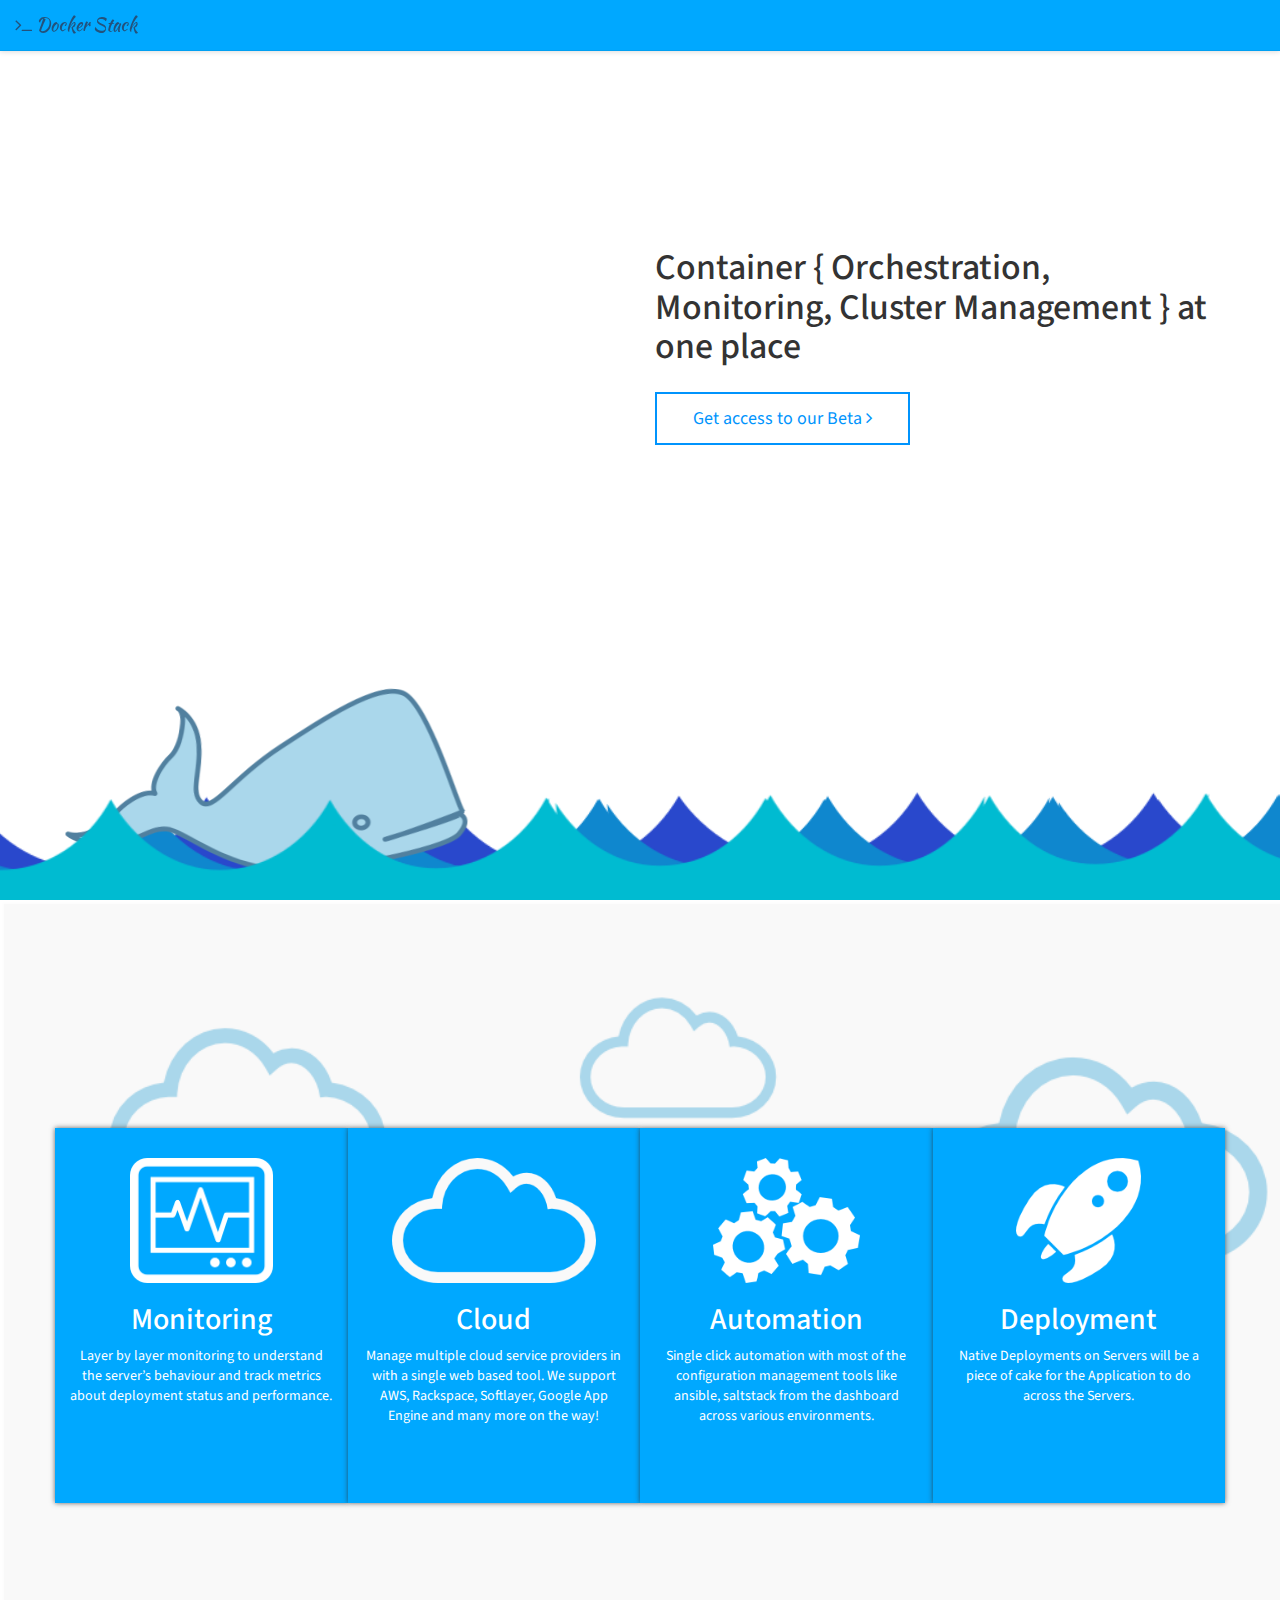
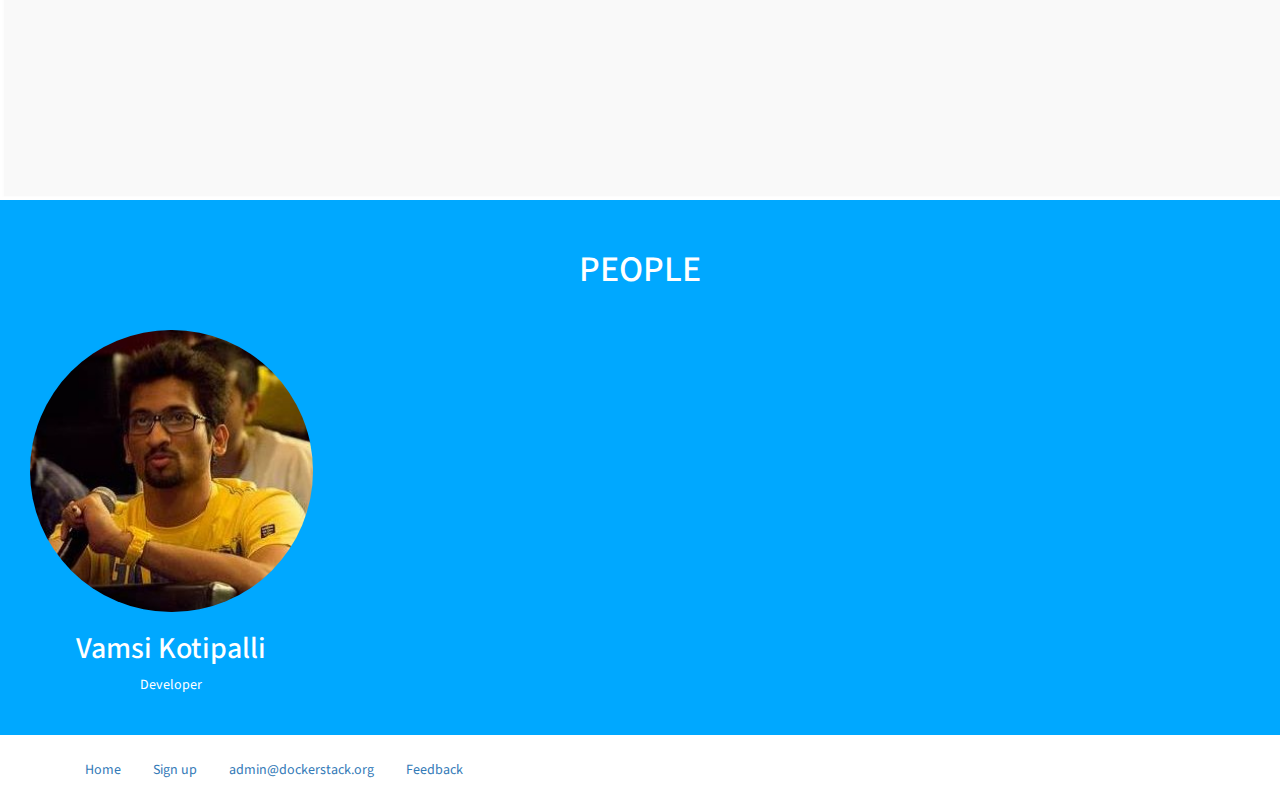
==== commit be8e09c2: "Changed the Founder to Developer for time being" ====
--- a/index.html
+++ b/index.html
@@ -208,7 +208,7 @@
         <div class="col-md-3 m-t-lg">
           <img src="img/vamshi.jpg" class="full-img img-circle">
           <h2 class="text-center white">Vamsi Kotipalli</h2>
-          <p class="text-center white">Founder</p>
+          <p class="text-center white">Developer</p>
         </div>
 <!--	<div class="col-md-3 m-t-lg">
 		          <img src="img/yashwanth.jpg" class="full-img img-circle">
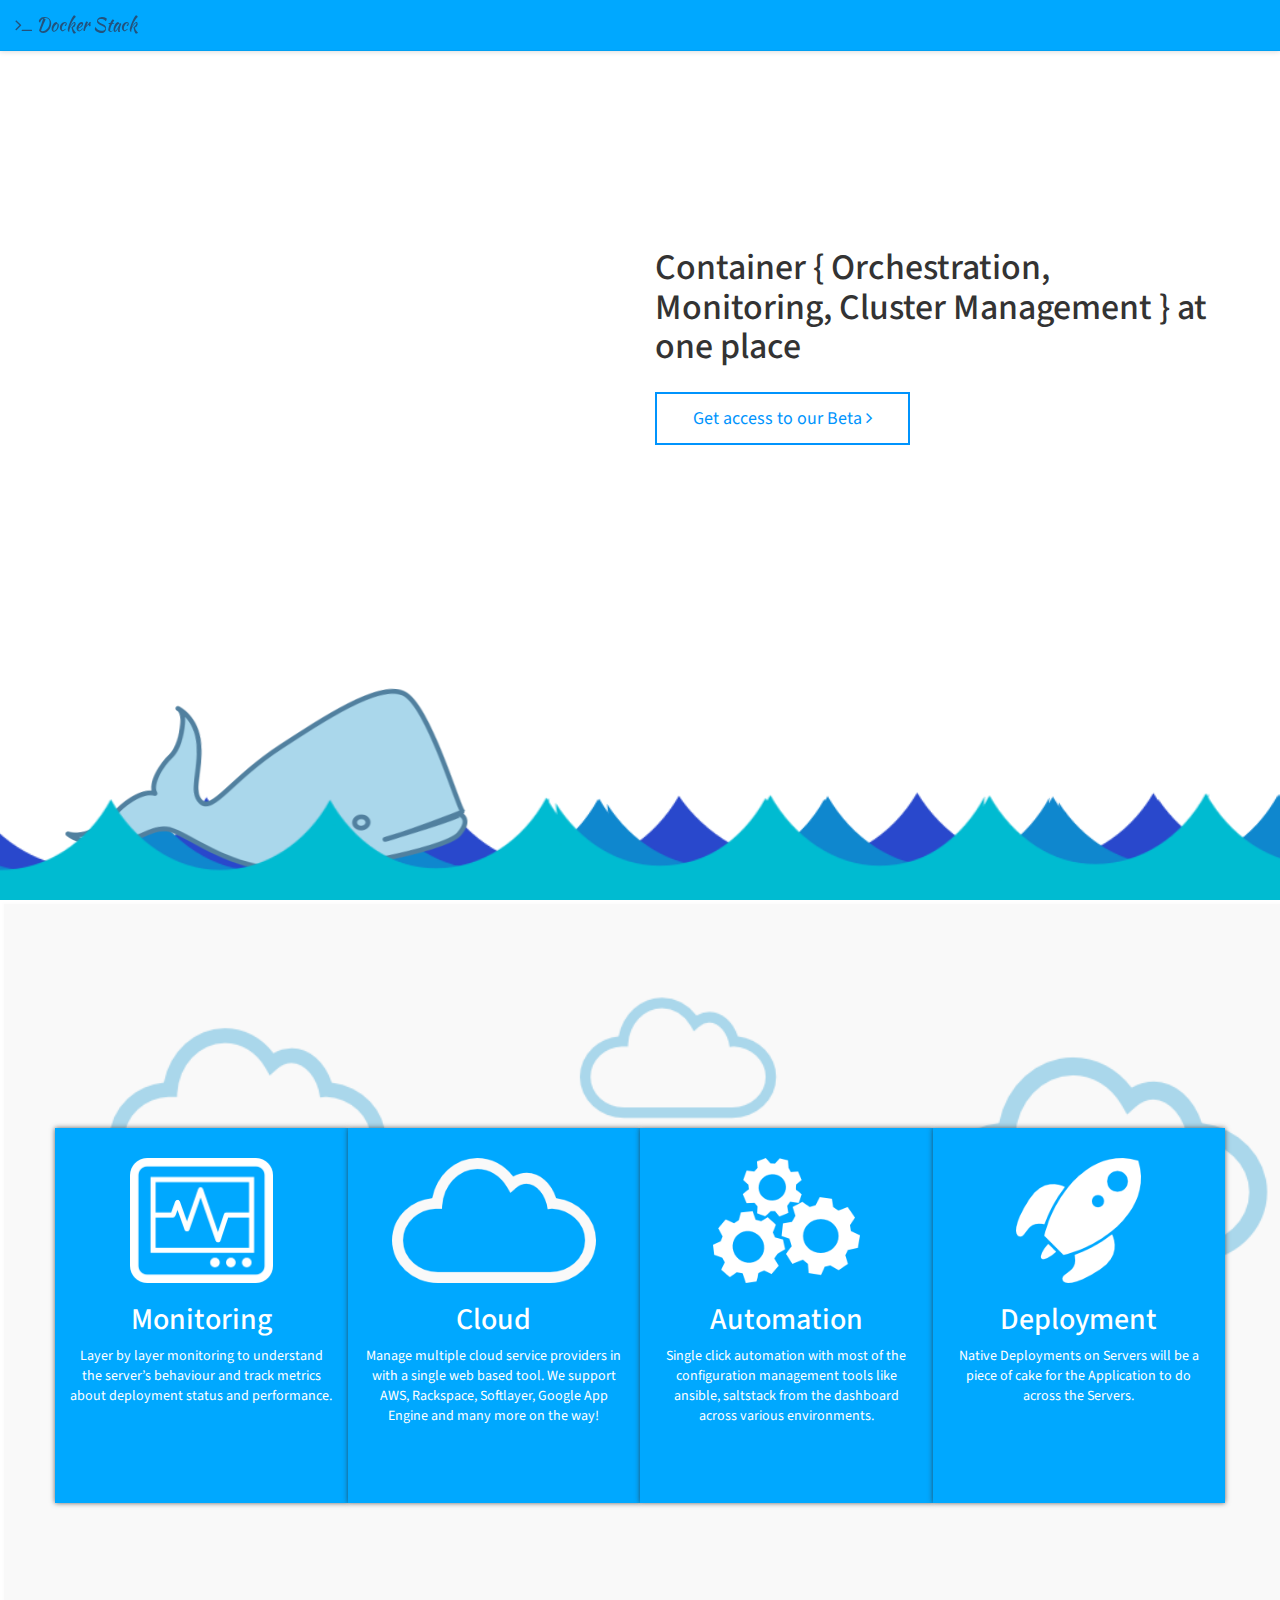
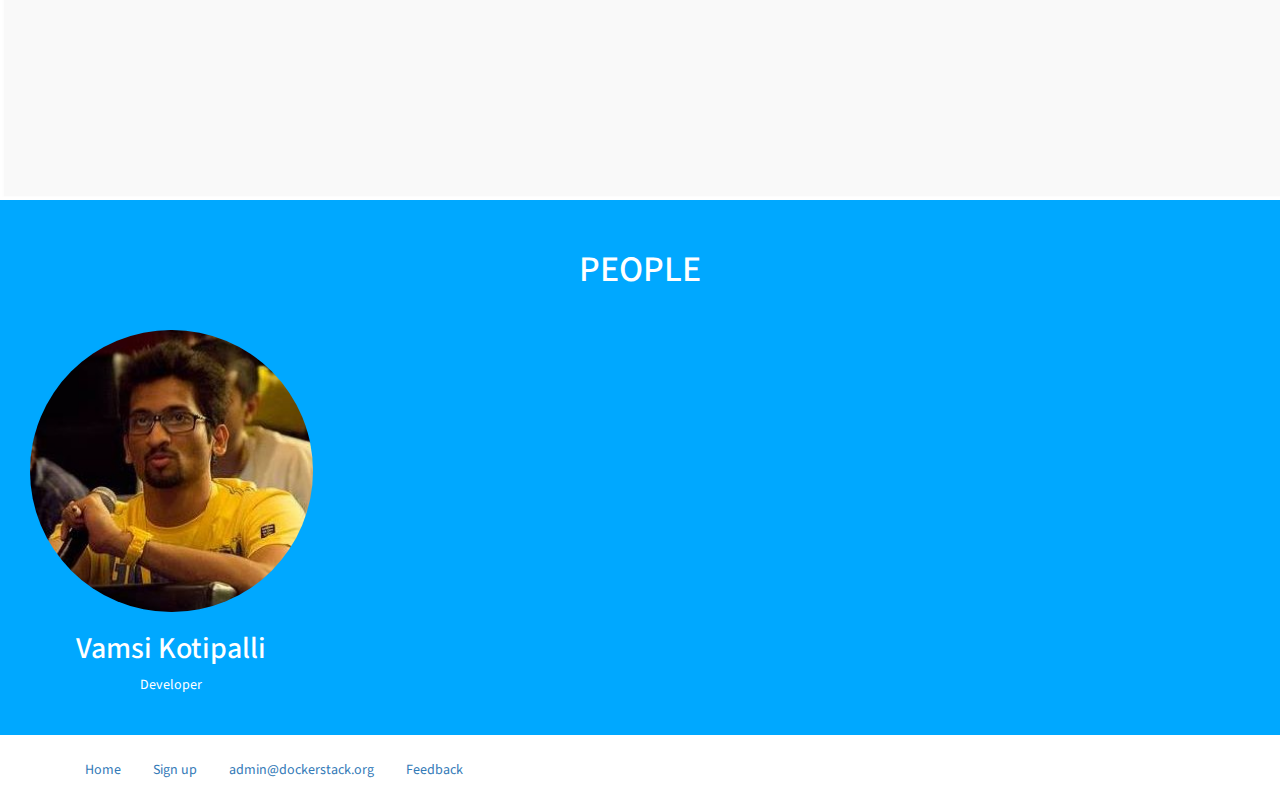
==== commit 50f7e0dd: "Added the Google Analytics Code" ====
--- a/index.html
+++ b/index.html
@@ -26,6 +26,17 @@
       <script src="https://oss.maxcdn.com/html5shiv/3.7.2/html5shiv.min.js"></script>
       <script src="https://oss.maxcdn.com/respond/1.4.2/respond.min.js"></script>
     <![endif]-->
+
+    <script>
+  (function(i,s,o,g,r,a,m){i['GoogleAnalyticsObject']=r;i[r]=i[r]||function(){
+	    (i[r].q=i[r].q||[]).push(arguments)},i[r].l=1*new Date();a=s.createElement(o),
+    m=s.getElementsByTagName(o)[0];a.async=1;a.src=g;m.parentNode.insertBefore(a,m)
+	      })(window,document,'script','//www.google-analytics.com/analytics.js','ga');
+
+  ga('create', 'UA-74179749-1', 'auto');
+    ga('send', 'pageview');
+
+    </script>
   </head>
   <body>
 
